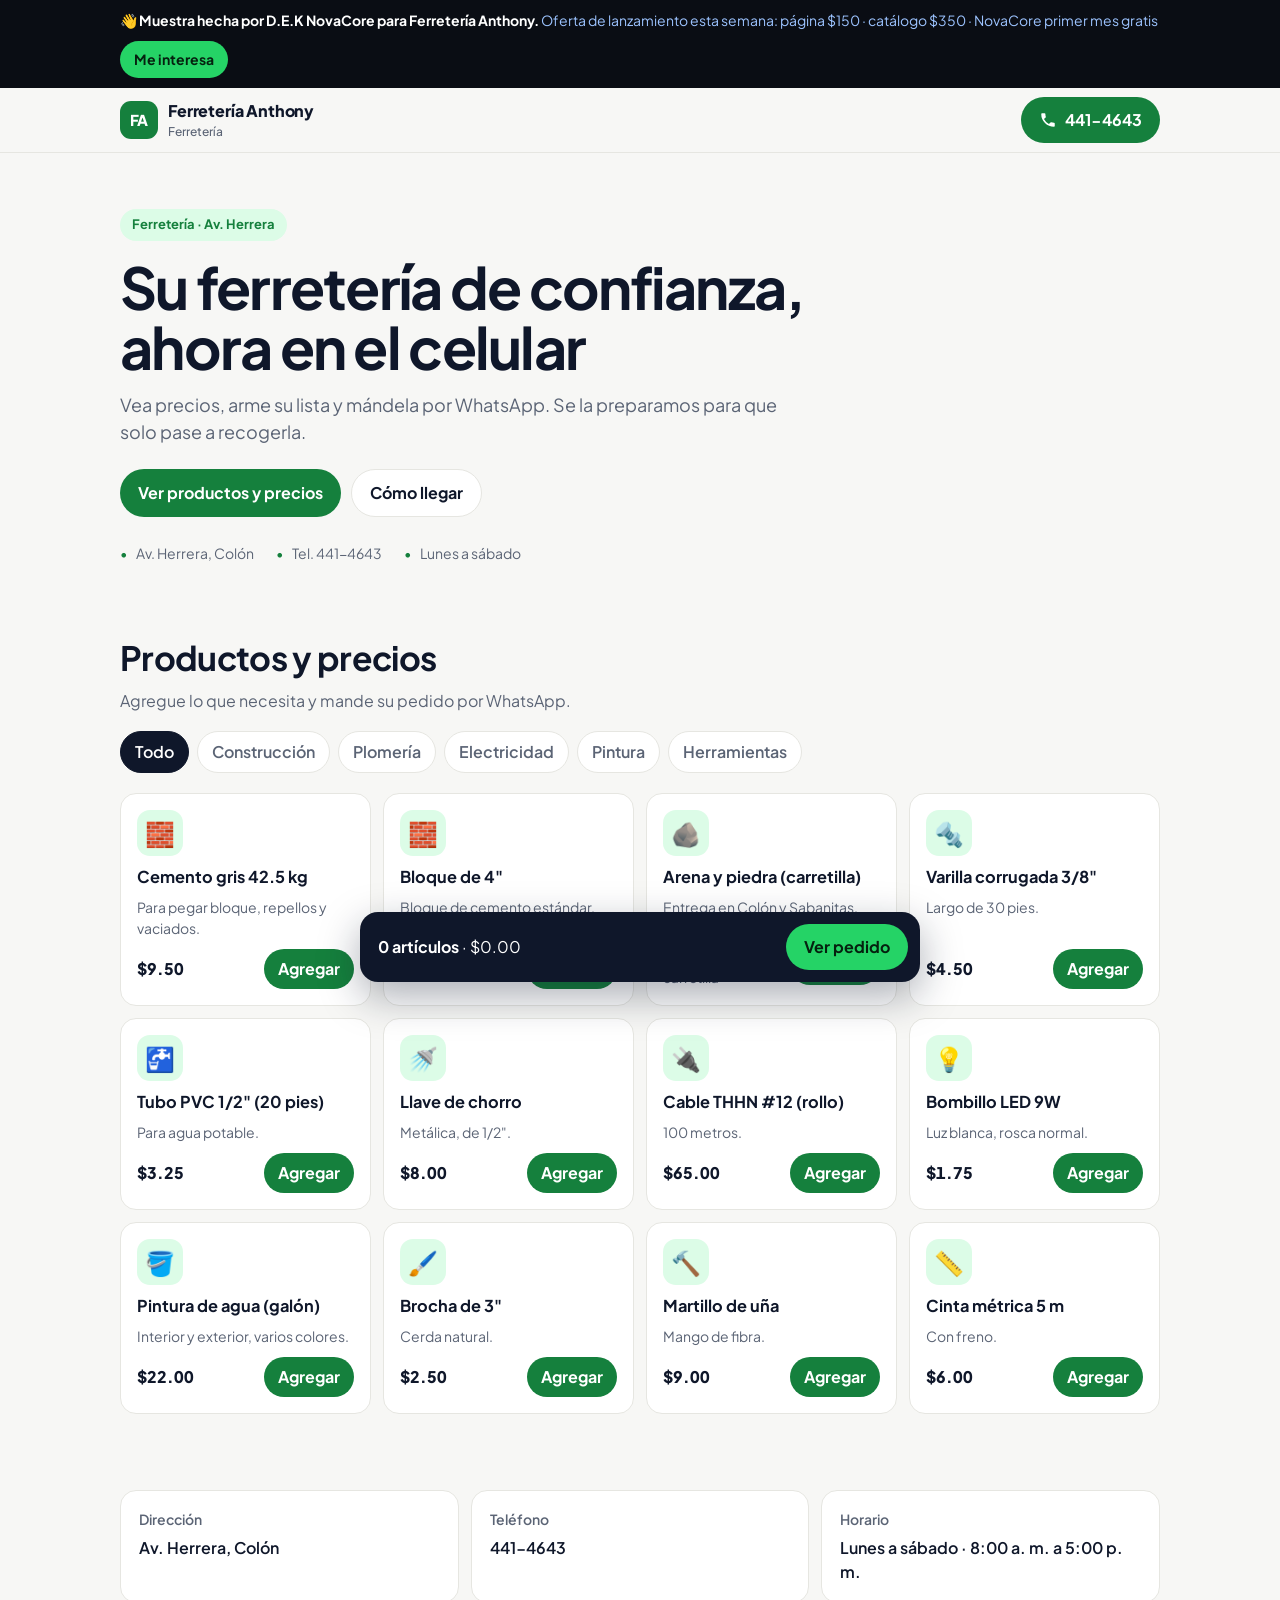
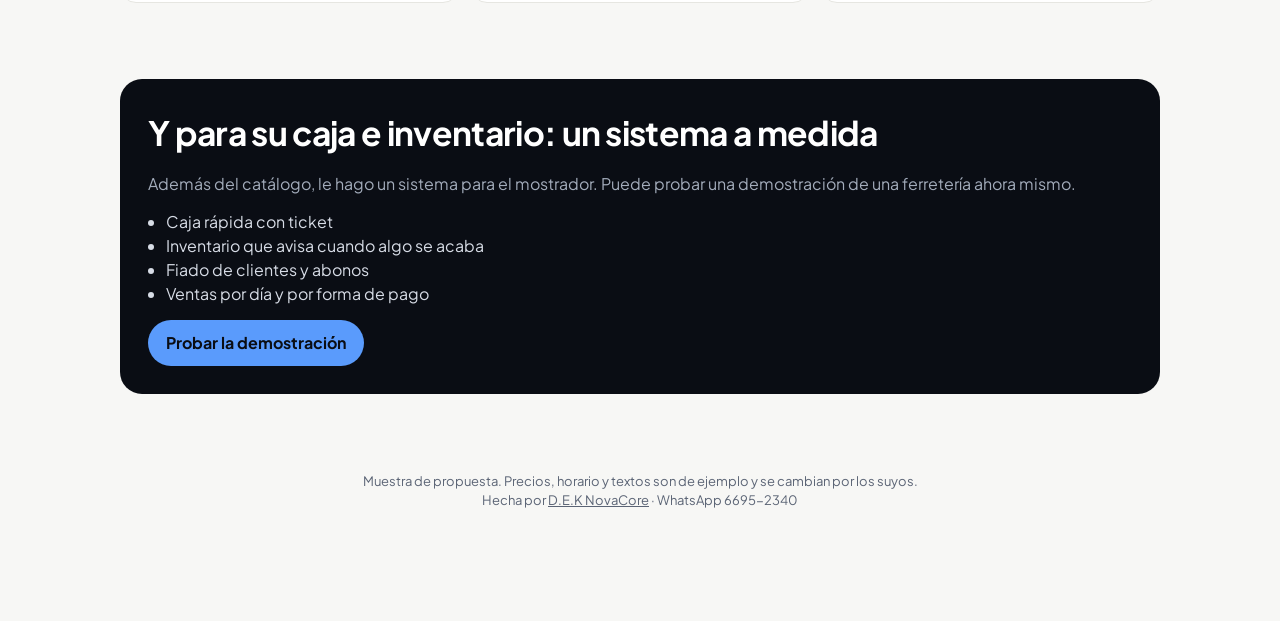
==== muestras/ferreteria-anthony/index.html @ bd74c8ec "Muestras para prospectos de Colón (8 negocios)" ====
<!DOCTYPE html>
<html lang="es"><head><meta charset="UTF-8"><meta name="viewport" content="width=device-width, initial-scale=1, viewport-fit=cover">
<meta name="robots" content="noindex, nofollow"><meta name="theme-color" content="#15803d">
<title>Ferretería Anthony · Muestra de D.E.K NovaCore</title>
<link rel="preconnect" href="https://fonts.googleapis.com"><link rel="preconnect" href="https://fonts.gstatic.com" crossorigin>
<link href="https://fonts.googleapis.com/css2?family=Plus+Jakarta+Sans:wght@400;500;600;700;800&display=swap" rel="stylesheet">
<link rel="stylesheet" href="../muestra.css">
<style>:root{--c:#15803d;--c2:#dcfce7}</style>
</head><body>
<div class="propuesta"><div class="wrap"><span>👋 <b>Muestra hecha por D.E.K NovaCore para Ferretería Anthony.</b> <span class="oferta">Oferta de lanzamiento esta semana: página $150 · catálogo $350 · NovaCore primer mes gratis</span></span>
<a class="btn-p" href="https://wa.me/50766952340?text=Hola%2C%20vi%20la%20muestra%20que%20me%20hicieron%20para%20Ferreter%C3%ADa%20Anthony%20y%20me%20interesa.%20%C2%BFC%C3%B3mo%20seguimos%3F" target="_blank" rel="noopener">Me interesa</a></div></div>
<header class="top"><div class="wrap"><a class="marca" href="#"><i>FA</i><span>Ferretería Anthony<small>Ferretería</small></span></a>
<a class="btn c" href="tel:+5074414643"><svg viewBox="0 0 24 24" aria-hidden="true"><path d="M6.6 10.8a15.1 15.1 0 006.6 6.6l2.2-2.2c.3-.3.7-.4 1-.2 1.1.4 2.3.6 3.6.6.6 0 1 .4 1 1V20c0 .6-.4 1-1 1A17 17 0 013 4c0-.6.4-1 1-1h3.5c.6 0 1 .4 1 1 0 1.3.2 2.5.6 3.6.1.3 0 .7-.2 1L6.6 10.8z"/></svg><span>441-4643</span></a></div></header>
<main>
<section class="hero"><div class="wrap"><span class="eyebrow">Ferretería · Av. Herrera</span><h1>Su ferretería de confianza, ahora en el celular</h1><p>Vea precios, arme su lista y mándela por WhatsApp. Se la preparamos para que solo pase a recogerla.</p>
<div class="acciones"><a class="btn c" href="#catalogo">Ver productos y precios</a><a class="btn l" href="https://www.google.com/maps/search/?api=1&amp;query=Ferreter%C3%ADa%20Anthony%20Av.%20Herrera%2C%20Col%C3%B3n%20Panam%C3%A1" target="_blank" rel="noopener">Cómo llegar</a></div>
<div class="datos"><span>Av. Herrera, Colón</span><span>Tel. 441-4643</span><span>Lunes a sábado</span></div></div></section>
<section class="sec" id="catalogo"><div class="wrap"><h2>Productos y precios</h2><p class="sub">Agregue lo que necesita y mande su pedido por WhatsApp.</p>
<div class="filtros" id="filtros"></div><div class="grid" id="grid"></div></div></section>
<section class="sec"><div class="wrap"><div class="info">
<div><h3>Dirección</h3><p>Av. Herrera, Colón</p></div><div><h3>Teléfono</h3><p>441-4643</p></div><div><h3>Horario</h3><p>Lunes a sábado · 8:00 a. m. a 5:00 p. m.</p></div></div></div></section>
<section class="sec"><div class="wrap"><div class="extra"><h2>Y para su caja e inventario: un sistema a medida</h2><p>Además del catálogo, le hago un sistema para el mostrador. Puede probar una demostración de una ferretería ahora mismo.</p><ul><li>Caja rápida con ticket</li><li>Inventario que avisa cuando algo se acaba</li><li>Fiado de clientes y abonos</li><li>Ventas por día y por forma de pago</li></ul>
<a class="btn c" href="../../demo/" >Probar la demostración</a></div></div></section>
</main>
<footer>Muestra de propuesta. Precios, horario y textos son de ejemplo y se cambian por los suyos.<br>Hecha por <a href="../../">D.E.K NovaCore</a> · WhatsApp 6695-2340</footer>
<div class="carrito" id="carrito"><span id="c-txt"></span><button type="button" class="btn" id="ver-pedido">Ver pedido</button></div>
<div class="modal" id="modal"><div class="hoja" id="hoja" role="dialog" aria-modal="true"></div></div>
<script>window.MUESTRA = {"nombre": "Ferretería Anthony", "tel": "441-4643", "modo": "pedido", "items": [{"cat": "Construcción", "ic": "🧱", "n": "Cemento gris 42.5 kg", "d": "Para pegar bloque, repellos y vaciados.", "p": 9.5}, {"cat": "Construcción", "ic": "🧱", "n": "Bloque de 4\"", "d": "Bloque de cemento estándar.", "p": 0.85, "u": "c/u"}, {"cat": "Construcción", "ic": "🪨", "n": "Arena y piedra (carretilla)", "d": "Entrega en Colón y Sabanitas.", "p": 6, "u": "por carretilla"}, {"cat": "Construcción", "ic": "🔩", "n": "Varilla corrugada 3/8\"", "d": "Largo de 30 pies.", "p": 4.5}, {"cat": "Plomería", "ic": "🚰", "n": "Tubo PVC 1/2\" (20 pies)", "d": "Para agua potable.", "p": 3.25}, {"cat": "Plomería", "ic": "🚿", "n": "Llave de chorro", "d": "Metálica, de 1/2\".", "p": 8}, {"cat": "Electricidad", "ic": "🔌", "n": "Cable THHN #12 (rollo)", "d": "100 metros.", "p": 65}, {"cat": "Electricidad", "ic": "💡", "n": "Bombillo LED 9W", "d": "Luz blanca, rosca normal.", "p": 1.75}, {"cat": "Pintura", "ic": "🪣", "n": "Pintura de agua (galón)", "d": "Interior y exterior, varios colores.", "p": 22}, {"cat": "Pintura", "ic": "🖌️", "n": "Brocha de 3\"", "d": "Cerda natural.", "p": 2.5}, {"cat": "Herramientas", "ic": "🔨", "n": "Martillo de uña", "d": "Mango de fibra.", "p": 9}, {"cat": "Herramientas", "ic": "📏", "n": "Cinta métrica 5 m", "d": "Con freno.", "p": 6}], "extraLbl": "¿Lo retira o se lo llevamos? (dirección)", "extraEj": "Entrega en Cativa", "waPropuesta": "https://wa.me/50766952340?text=Hola%2C%20vi%20la%20muestra%20que%20me%20hicieron%20para%20Ferreter%C3%ADa%20Anthony%20y%20me%20interesa.%20%C2%BFC%C3%B3mo%20seguimos%3F"};</script>
<script src="../muestra.js"></script>
</body></html>
---- muestras/muestra.css ----
/* Muestras para prospectos - D.E.K NovaCore */
:root { --c: #1d4ed8; --c2: #dbeafe; --ink: #0f172a; --muted: #5b6475; --bg: #f7f7f5; --card: #fff; --line: #e6e6e1; --r: 16px; }
*, *::before, *::after { box-sizing: border-box; }
html { -webkit-text-size-adjust: 100%; scroll-behavior: smooth; }
body { margin: 0; font-family: "Plus Jakarta Sans", system-ui, "Segoe UI", Arial, sans-serif; color: var(--ink); background: var(--bg); line-height: 1.5; -webkit-tap-highlight-color: transparent; }
a { color: inherit; }
button { font: inherit; cursor: pointer; }
.wrap { max-width: 1080px; margin: 0 auto; padding: 0 20px; }

/* Franja de propuesta (no es parte de la web del negocio) */
.propuesta { background: #0a0d14; color: #e9edf3; font-size: 14px; }
.propuesta .wrap { display: flex; gap: 10px 16px; align-items: center; justify-content: space-between; flex-wrap: wrap; padding-top: 10px; padding-bottom: 10px; }
.propuesta b { color: #fff; }
.propuesta .oferta { color: #9cc3ff; }
.propuesta a.btn-p { background: #25d366; color: #05210f; text-decoration: none; font-weight: 700; padding: 8px 14px; border-radius: 99px; white-space: nowrap; }

/* Cabecera */
.top { position: sticky; top: 0; z-index: 5; background: rgba(247, 247, 245, .92); backdrop-filter: blur(8px); border-bottom: 1px solid var(--line); }
.top .wrap { display: flex; align-items: center; justify-content: space-between; gap: 12px; height: 64px; }
.marca { display: flex; align-items: center; gap: 10px; font-weight: 800; letter-spacing: -.01em; text-decoration: none; }
.marca i { width: 38px; height: 38px; border-radius: 11px; background: var(--c); color: #fff; display: grid; place-items: center; font-style: normal; font-size: 15px; }
.marca small { display: block; font-weight: 500; color: var(--muted); font-size: 12px; letter-spacing: 0; }
.btn { display: inline-flex; align-items: center; gap: 8px; border: 0; border-radius: 99px; padding: 11px 18px; font-weight: 700; text-decoration: none; transition: transform .15s ease, background .15s ease; }
.btn:active { transform: scale(.97); }
.btn.c { background: var(--c); color: #fff; }
.btn.l { background: var(--card); color: var(--ink); border: 1px solid var(--line); }
.btn svg { width: 18px; height: 18px; fill: currentColor; }

/* Portada */
.hero { padding: 56px 0 40px; }
.hero .eyebrow { display: inline-block; background: var(--c2); color: var(--c); font-weight: 700; font-size: 13px; padding: 6px 12px; border-radius: 99px; }
.hero h1 { font-size: clamp(2rem, 1.2rem + 3.6vw, 3.6rem); line-height: 1.05; letter-spacing: -.03em; margin: 16px 0 14px; max-width: 18ch; }
.hero p { color: var(--muted); font-size: 1.125rem; max-width: 52ch; margin: 0 0 24px; }
.hero .acciones { display: flex; gap: 10px; flex-wrap: wrap; }
.datos { display: flex; gap: 8px 22px; flex-wrap: wrap; margin-top: 26px; color: var(--muted); font-size: 14px; }
.datos span::before { content: "•"; color: var(--c); margin-right: 8px; }

/* Catalogo */
.sec { padding: 28px 0 48px; }
.sec h2 { font-size: clamp(1.5rem, 1.2rem + 1.2vw, 2.1rem); letter-spacing: -.02em; margin: 0 0 6px; }
.sec .sub { color: var(--muted); margin: 0 0 18px; }
.filtros { display: flex; gap: 8px; overflow-x: auto; padding-bottom: 6px; margin-bottom: 14px; scrollbar-width: none; }
.filtros button { border: 1px solid var(--line); background: var(--card); border-radius: 99px; padding: 8px 14px; white-space: nowrap; font-weight: 600; color: var(--muted); }
.filtros button.on { background: var(--ink); color: #fff; border-color: var(--ink); }
.grid { display: grid; grid-template-columns: repeat(auto-fill, minmax(240px, 1fr)); gap: 12px; }
.item { background: var(--card); border: 1px solid var(--line); border-radius: var(--r); padding: 16px; display: flex; flex-direction: column; gap: 10px; }
.item .ic { width: 46px; height: 46px; border-radius: 13px; background: var(--c2); display: grid; place-items: center; font-size: 24px; }
.item h3 { margin: 0; font-size: 1.02rem; line-height: 1.3; }
.item p { margin: 0; color: var(--muted); font-size: 14px; flex: 1; }
.item .pie { display: flex; align-items: center; justify-content: space-between; gap: 8px; }
.item .precio { font-weight: 800; font-variant-numeric: tabular-nums; }
.item .precio small { color: var(--muted); font-weight: 500; }
.mas { border: 0; background: var(--c); color: #fff; border-radius: 99px; padding: 8px 14px; font-weight: 700; }
.mas.en { background: var(--ink); }

/* Info */
.info { display: grid; grid-template-columns: repeat(auto-fit, minmax(220px, 1fr)); gap: 12px; }
.info div { background: var(--card); border: 1px solid var(--line); border-radius: var(--r); padding: 18px; }
.info h3 { margin: 0 0 6px; font-size: 14px; color: var(--muted); font-weight: 600; }
.info p { margin: 0; font-weight: 600; }

/* Extra: propuesta de sistema */
.extra { background: #0a0d14; color: #e9edf3; border-radius: 22px; padding: 28px; display: grid; gap: 14px; }
.extra h2 { color: #fff; margin: 0; }
.extra p { margin: 0; color: #a3acbb; }
.extra ul { margin: 0; padding-left: 18px; color: #d7dce6; }
.extra .btn.c { background: #5a9bfc; color: #0a0d14; justify-self: start; }

footer { padding: 30px 0 110px; color: var(--muted); font-size: 13px; text-align: center; }

/* Carrito */
.carrito { position: fixed; left: 50%; bottom: 16px; transform: translate(-50%, 140%); transition: transform .3s cubic-bezier(.22, 1, .36, 1); z-index: 8; width: min(560px, calc(100% - 24px)); background: var(--ink); color: #fff; border-radius: 18px; padding: 12px 12px 12px 18px; display: flex; align-items: center; justify-content: space-between; gap: 10px; box-shadow: 0 14px 40px rgba(15, 23, 42, .35); }
.carrito.ver { transform: translate(-50%, 0); }
.carrito .btn { background: #25d366; color: #05210f; }
.modal { position: fixed; inset: 0; background: rgba(10, 13, 20, .55); display: none; align-items: flex-end; justify-content: center; z-index: 9; padding: 12px; }
.modal.ver { display: flex; }
.hoja { background: var(--card); border-radius: 22px; width: min(520px, 100%); max-height: 88vh; overflow: auto; padding: 22px; }
.hoja h3 { margin: 0 0 4px; }
.hoja .muted { color: var(--muted); font-size: 14px; margin: 0 0 14px; }
.chat { background: #e7ddd3; border-radius: 16px; padding: 14px; }
.burbuja { background: #dcf8c6; border-radius: 12px 12px 4px 12px; padding: 10px 12px; margin-left: auto; max-width: 92%; white-space: pre-wrap; font-size: 14px; box-shadow: 0 1px 1px rgba(0, 0, 0, .08); }
.burbuja small { display: block; text-align: right; color: #667781; margin-top: 4px; font-size: 11px; }
.fila { display: flex; justify-content: space-between; align-items: center; gap: 8px; padding: 8px 0; border-bottom: 1px solid var(--line); font-size: 14px; }
.fila .cant { display: flex; align-items: center; gap: 6px; }
.fila .cant button { width: 28px; height: 28px; border-radius: 99px; border: 1px solid var(--line); background: var(--card); }
.hoja .acciones { display: flex; gap: 8px; margin-top: 16px; flex-wrap: wrap; }

@media (max-width: 560px) {
  .hero { padding-top: 34px; }
  .top .btn span { display: none; }
}
@media (hover: hover) { .item:hover { border-color: var(--c); } .btn.c:hover { filter: brightness(1.08); } }
@media (prefers-reduced-motion: reduce) { * { transition: none !important; scroll-behavior: auto !important; } }
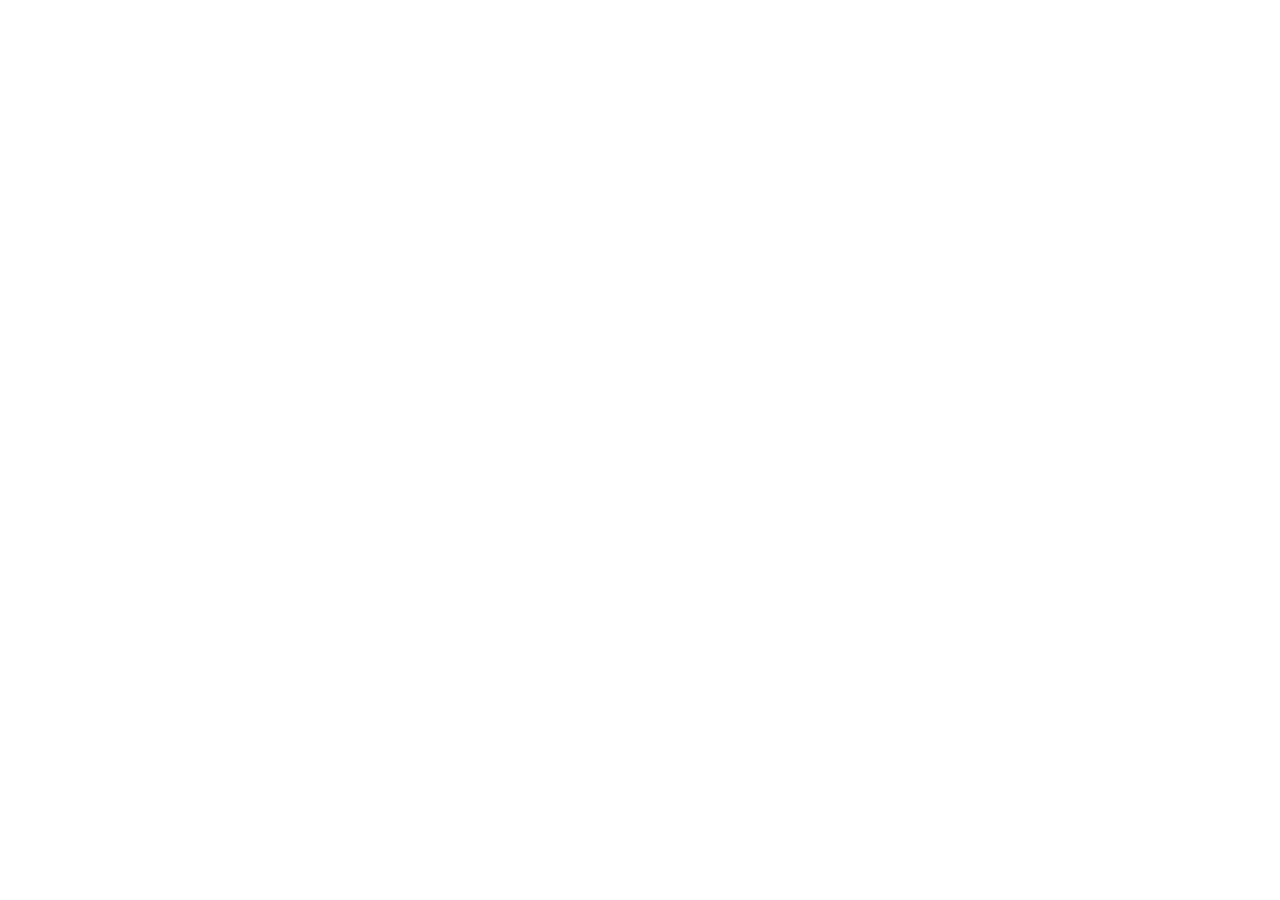
==== commit 8999baca: "Las muestras se mudan al repositorio clientes-prospectos" ====
--- a/muestras/ferreteria-anthony/index.html
+++ b/muestras/ferreteria-anthony/index.html
@@ -1,30 +1 @@
-<!DOCTYPE html>
-<html lang="es"><head><meta charset="UTF-8"><meta name="viewport" content="width=device-width, initial-scale=1, viewport-fit=cover">
-<meta name="robots" content="noindex, nofollow"><meta name="theme-color" content="#15803d">
-<title>Ferretería Anthony · Muestra de D.E.K NovaCore</title>
-<link rel="preconnect" href="https://fonts.googleapis.com"><link rel="preconnect" href="https://fonts.gstatic.com" crossorigin>
-<link href="https://fonts.googleapis.com/css2?family=Plus+Jakarta+Sans:wght@400;500;600;700;800&display=swap" rel="stylesheet">
-<link rel="stylesheet" href="../muestra.css">
-<style>:root{--c:#15803d;--c2:#dcfce7}</style>
-</head><body>
-<div class="propuesta"><div class="wrap"><span>👋 <b>Muestra hecha por D.E.K NovaCore para Ferretería Anthony.</b> <span class="oferta">Oferta de lanzamiento esta semana: página $150 · catálogo $350 · NovaCore primer mes gratis</span></span>
-<a class="btn-p" href="https://wa.me/50766952340?text=Hola%2C%20vi%20la%20muestra%20que%20me%20hicieron%20para%20Ferreter%C3%ADa%20Anthony%20y%20me%20interesa.%20%C2%BFC%C3%B3mo%20seguimos%3F" target="_blank" rel="noopener">Me interesa</a></div></div>
-<header class="top"><div class="wrap"><a class="marca" href="#"><i>FA</i><span>Ferretería Anthony<small>Ferretería</small></span></a>
-<a class="btn c" href="tel:+5074414643"><svg viewBox="0 0 24 24" aria-hidden="true"><path d="M6.6 10.8a15.1 15.1 0 006.6 6.6l2.2-2.2c.3-.3.7-.4 1-.2 1.1.4 2.3.6 3.6.6.6 0 1 .4 1 1V20c0 .6-.4 1-1 1A17 17 0 013 4c0-.6.4-1 1-1h3.5c.6 0 1 .4 1 1 0 1.3.2 2.5.6 3.6.1.3 0 .7-.2 1L6.6 10.8z"/></svg><span>441-4643</span></a></div></header>
-<main>
-<section class="hero"><div class="wrap"><span class="eyebrow">Ferretería · Av. Herrera</span><h1>Su ferretería de confianza, ahora en el celular</h1><p>Vea precios, arme su lista y mándela por WhatsApp. Se la preparamos para que solo pase a recogerla.</p>
-<div class="acciones"><a class="btn c" href="#catalogo">Ver productos y precios</a><a class="btn l" href="https://www.google.com/maps/search/?api=1&amp;query=Ferreter%C3%ADa%20Anthony%20Av.%20Herrera%2C%20Col%C3%B3n%20Panam%C3%A1" target="_blank" rel="noopener">Cómo llegar</a></div>
-<div class="datos"><span>Av. Herrera, Colón</span><span>Tel. 441-4643</span><span>Lunes a sábado</span></div></div></section>
-<section class="sec" id="catalogo"><div class="wrap"><h2>Productos y precios</h2><p class="sub">Agregue lo que necesita y mande su pedido por WhatsApp.</p>
-<div class="filtros" id="filtros"></div><div class="grid" id="grid"></div></div></section>
-<section class="sec"><div class="wrap"><div class="info">
-<div><h3>Dirección</h3><p>Av. Herrera, Colón</p></div><div><h3>Teléfono</h3><p>441-4643</p></div><div><h3>Horario</h3><p>Lunes a sábado · 8:00 a. m. a 5:00 p. m.</p></div></div></div></section>
-<section class="sec"><div class="wrap"><div class="extra"><h2>Y para su caja e inventario: un sistema a medida</h2><p>Además del catálogo, le hago un sistema para el mostrador. Puede probar una demostración de una ferretería ahora mismo.</p><ul><li>Caja rápida con ticket</li><li>Inventario que avisa cuando algo se acaba</li><li>Fiado de clientes y abonos</li><li>Ventas por día y por forma de pago</li></ul>
-<a class="btn c" href="../../demo/" >Probar la demostración</a></div></div></section>
-</main>
-<footer>Muestra de propuesta. Precios, horario y textos son de ejemplo y se cambian por los suyos.<br>Hecha por <a href="../../">D.E.K NovaCore</a> · WhatsApp 6695-2340</footer>
-<div class="carrito" id="carrito"><span id="c-txt"></span><button type="button" class="btn" id="ver-pedido">Ver pedido</button></div>
-<div class="modal" id="modal"><div class="hoja" id="hoja" role="dialog" aria-modal="true"></div></div>
-<script>window.MUESTRA = {"nombre": "Ferretería Anthony", "tel": "441-4643", "modo": "pedido", "items": [{"cat": "Construcción", "ic": "🧱", "n": "Cemento gris 42.5 kg", "d": "Para pegar bloque, repellos y vaciados.", "p": 9.5}, {"cat": "Construcción", "ic": "🧱", "n": "Bloque de 4\"", "d": "Bloque de cemento estándar.", "p": 0.85, "u": "c/u"}, {"cat": "Construcción", "ic": "🪨", "n": "Arena y piedra (carretilla)", "d": "Entrega en Colón y Sabanitas.", "p": 6, "u": "por carretilla"}, {"cat": "Construcción", "ic": "🔩", "n": "Varilla corrugada 3/8\"", "d": "Largo de 30 pies.", "p": 4.5}, {"cat": "Plomería", "ic": "🚰", "n": "Tubo PVC 1/2\" (20 pies)", "d": "Para agua potable.", "p": 3.25}, {"cat": "Plomería", "ic": "🚿", "n": "Llave de chorro", "d": "Metálica, de 1/2\".", "p": 8}, {"cat": "Electricidad", "ic": "🔌", "n": "Cable THHN #12 (rollo)", "d": "100 metros.", "p": 65}, {"cat": "Electricidad", "ic": "💡", "n": "Bombillo LED 9W", "d": "Luz blanca, rosca normal.", "p": 1.75}, {"cat": "Pintura", "ic": "🪣", "n": "Pintura de agua (galón)", "d": "Interior y exterior, varios colores.", "p": 22}, {"cat": "Pintura", "ic": "🖌️", "n": "Brocha de 3\"", "d": "Cerda natural.", "p": 2.5}, {"cat": "Herramientas", "ic": "🔨", "n": "Martillo de uña", "d": "Mango de fibra.", "p": 9}, {"cat": "Herramientas", "ic": "📏", "n": "Cinta métrica 5 m", "d": "Con freno.", "p": 6}], "extraLbl": "¿Lo retira o se lo llevamos? (dirección)", "extraEj": "Entrega en Cativa", "waPropuesta": "https://wa.me/50766952340?text=Hola%2C%20vi%20la%20muestra%20que%20me%20hicieron%20para%20Ferreter%C3%ADa%20Anthony%20y%20me%20interesa.%20%C2%BFC%C3%B3mo%20seguimos%3F"};</script>
-<script src="../muestra.js"></script>
-</body></html>
+<!DOCTYPE html><html lang="es"><head><meta charset="UTF-8"><meta name="robots" content="noindex"><meta http-equiv="refresh" content="0; url=https://edwincedexab4356-boop.github.io/clientes-prospectos/muestras/ferreteria-anthony/"><link rel="canonical" href="https://edwincedexab4356-boop.github.io/clientes-prospectos/muestras/ferreteria-anthony/"><title>Muestra</title></head><body><a href="https://edwincedexab4356-boop.github.io/clientes-prospectos/muestras/ferreteria-anthony/">Abrir la muestra</a><script>location.replace("https://edwincedexab4356-boop.github.io/clientes-prospectos/muestras/ferreteria-anthony/")</script></body></html>
